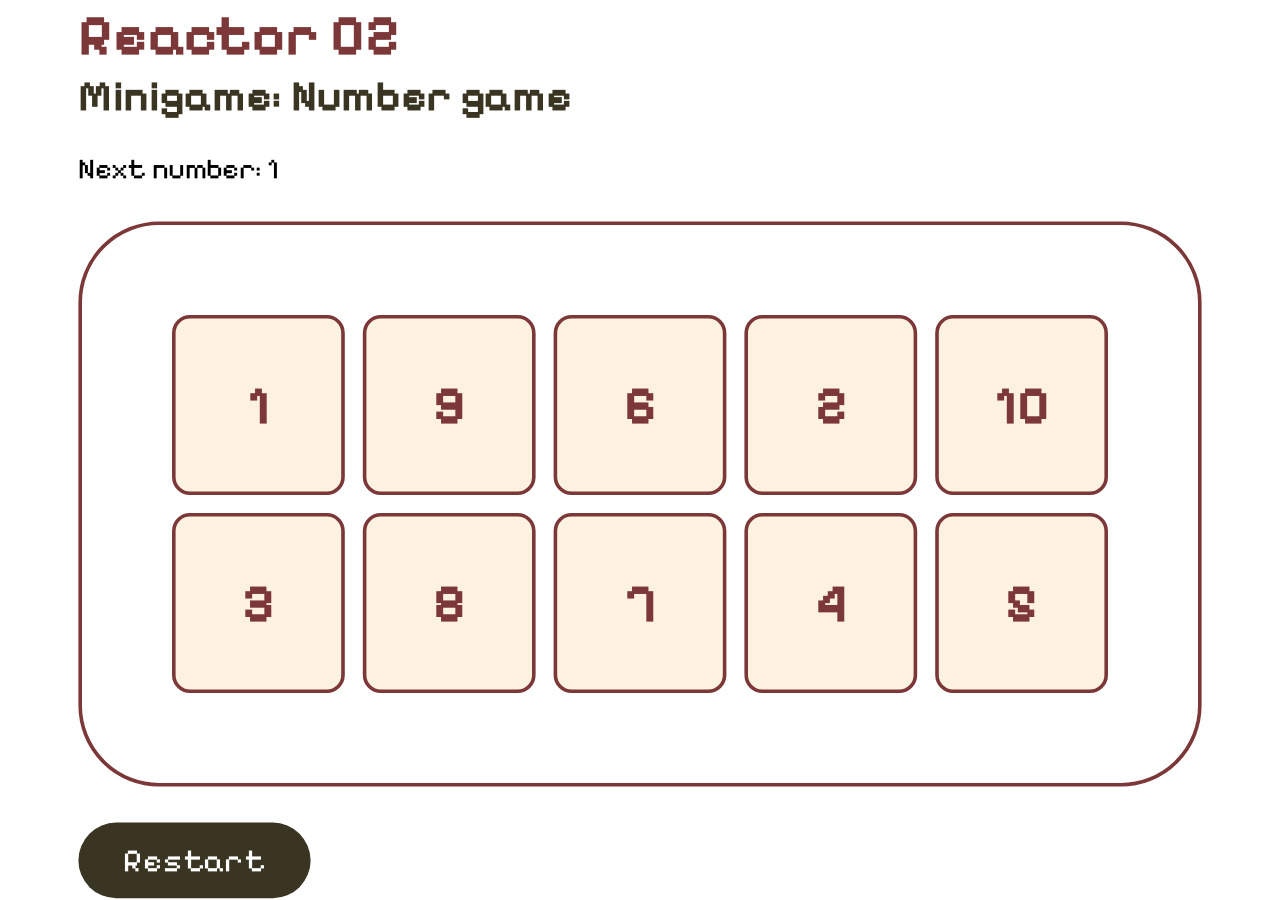
==== minigame_reactor2/index.html @ db19a6c4 "ADDED_minigame_reactor02" ====
<!doctype html>
<html lang="en">
<head>
    <meta charset="UTF-8">
    <meta content="width=device-width, user-scalable=no, initial-scale=1.0, maximum-scale=1.0, minimum-scale=1.0"
          name="viewport">
    <meta content="ie=edge" http-equiv="X-UA-Compatible">
    <link href="style.css" rel="stylesheet">
    <link href="https://fonts.googleapis.com" rel="preconnect">
    <link crossorigin href="https://fonts.gstatic.com" rel="preconnect">
    <link href="https://fonts.googleapis.com/css2?family=Pixelify+Sans:wght@400..700&display=swap" rel="stylesheet">
    <script defer src="game.js" type="text/javascript"></script>

    <title>Minigame</title>
</head>
<body>

<div class="game-container">
    <h1>Reactor 02</h1>
    <h2>Minigame: Number game</h2>
    <p>Next number: <span id="nextNumber">1</span></p>

    <div id="gameBoard"></div>
    <button id="restartButton">Restart</button>
</div>

</body>
</html>
---- minigame_reactor2/style.css ----
body {
    margin: 0;
    display: flex;
    justify-content: center;
    align-items: center;
    min-height: 100vh;
    font-family: 'Pixelify Sans', system-ui, -apple-system, 'Segoe UI', Roboto, 'Helvetica Neue', Arial, sans-serif;
}

h1 {
    text-align: left;
    color: #7c3838;
    margin: 0;
}

h2{
    text-align: left;
    color: #3a3522;
    margin: 0;
}

.game-container{
    text-align: left;
    transform: scale(1.8);
}

#gameBoard {
    width: 520px;
    display: grid;
    grid-template-columns: repeat(5, 1fr);
    gap: 10px;
    margin: 20px auto;
    border: 2px solid #7c3838;
    border-radius: 45px;
    padding: 50px;
}

.number {
    height: 100px;
    background-color: rgba(253, 237, 212, 0.75);
    border: 2px solid #7c3838;
    border-radius: 10px;
    color: #7c3838;
    font-size: 30px;
    font-weight: bold;
    cursor:  pointer;
    font-family: 'Pixelify Sans', system-ui, -apple-system, 'Segoe UI', Roboto, 'Helvetica Neue', Arial, sans-serif;

}

.number.correct {
    background-color: #647859;
    color: white;
}

.number.incorrect {
    background-color: red;
    color: white;
}

#restartButton {
    padding: 10px 25px;
    font-size: 18px;
    cursor: pointer;
    border-radius: 30px;
    background-color: #3a3522;
    color: white;
    border: none;
    font-family: 'Pixelify Sans', system-ui, -apple-system, 'Segoe UI', Roboto, 'Helvetica Neue', Arial, sans-serif;
}
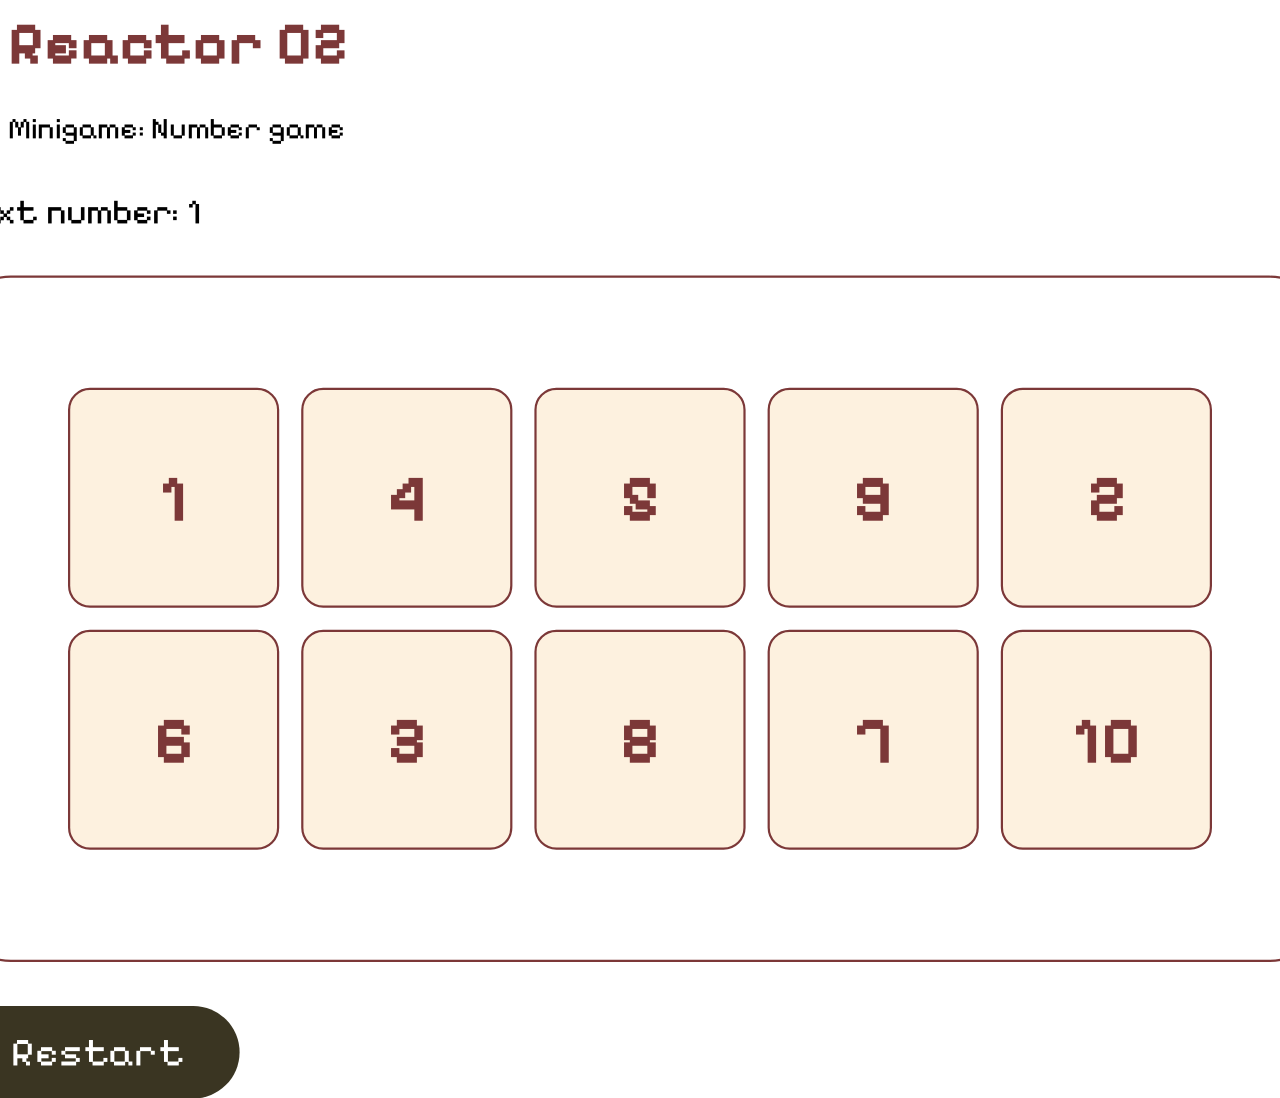
==== commit bfc2697b: "." ====
--- a/minigame_reactor2/index.html
+++ b/minigame_reactor2/index.html
@@ -13,16 +13,23 @@
 
     <title>Minigame</title>
 </head>
+
+
 <body>
+<header>
+    <h1>Reactor 02</h1>
+    <p>Minigame: Number game</p>
+</header>
 
+<main>
 <div class="game-container">
-    <h1>Reactor 02</h1>
-    <h2>Minigame: Number game</h2>
+
     <p>Next number: <span id="nextNumber">1</span></p>
 
     <div id="gameBoard"></div>
     <button id="restartButton">Restart</button>
 </div>
+</main>
 
 </body>
 </html>
--- a/minigame_reactor2/style.css
+++ b/minigame_reactor2/style.css
@@ -1,4 +1,8 @@
-body {
+body{
+    justify-self: center;
+}
+
+main {
     margin: 0;
     display: flex;
     justify-content: center;
@@ -7,21 +11,21 @@
     font-family: 'Pixelify Sans', system-ui, -apple-system, 'Segoe UI', Roboto, 'Helvetica Neue', Arial, sans-serif;
 }
 
+header {
+    font-size: 30px;
+    font-family: 'Pixelify Sans', system-ui, -apple-system, 'Segoe UI', Roboto, 'Helvetica Neue', Arial, sans-serif;
+    justify-content: space-between;
+}
+
 h1 {
-    text-align: left;
     color: #7c3838;
     margin: 0;
 }
 
-h2{
-    text-align: left;
-    color: #3a3522;
-    margin: 0;
-}
 
 .game-container{
     text-align: left;
-    transform: scale(1.8);
+    transform: scale(2.2);
 }
 
 #gameBoard {
@@ -30,15 +34,15 @@
     grid-template-columns: repeat(5, 1fr);
     gap: 10px;
     margin: 20px auto;
-    border: 2px solid #7c3838;
-    border-radius: 45px;
+    border: 0.5px solid #7c3838;
+    border-radius: 25px;
     padding: 50px;
 }
 
 .number {
     height: 100px;
     background-color: rgba(253, 237, 212, 0.75);
-    border: 2px solid #7c3838;
+    border: 0.5px solid #7c3838;
     border-radius: 10px;
     color: #7c3838;
     font-size: 30px;
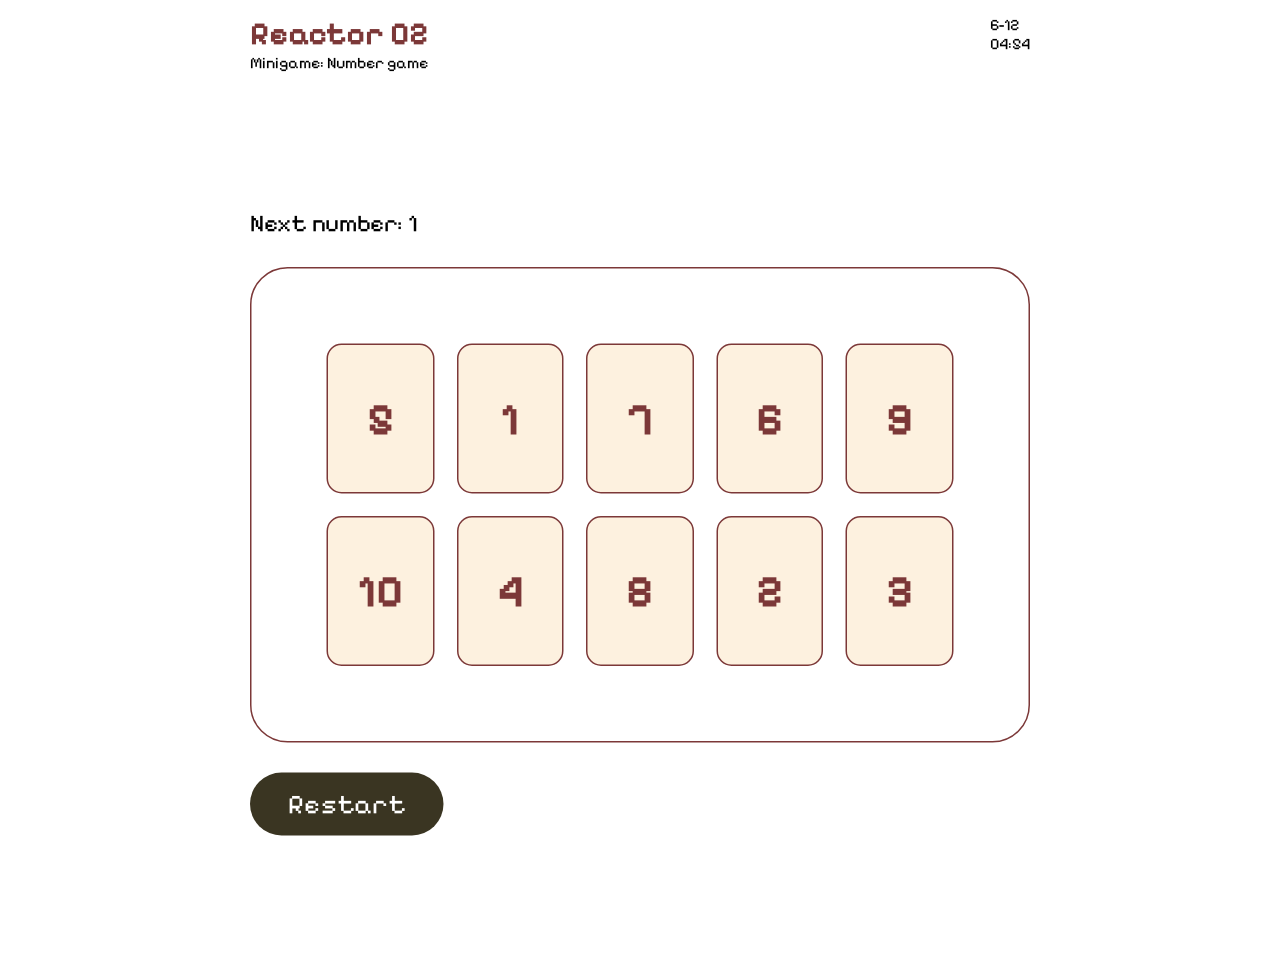
==== commit 530e06aa: "CHANGED_margin" ====
--- a/minigame_reactor2/index.html
+++ b/minigame_reactor2/index.html
@@ -17,8 +17,14 @@
 
 <body>
 <header>
-    <h1>Reactor 02</h1>
-    <p>Minigame: Number game</p>
+    <div>
+        <h1>Reactor 02</h1>
+        <p>Minigame: Number game</p>
+    </div>
+    <div id="date-time">
+        <p id="date"></p>
+        <p id="time"></p>
+    </div>
 </header>
 
 <main>
--- a/minigame_reactor2/style.css
+++ b/minigame_reactor2/style.css
@@ -1,9 +1,10 @@
-body{
-    justify-self: center;
+* {
+    box-sizing: border-box;
+    margin: 0;
+    padding: 0;
 }
 
 main {
-    margin: 0;
     display: flex;
     justify-content: center;
     align-items: center;
@@ -12,27 +13,30 @@
 }
 
 header {
-    font-size: 30px;
+    margin-right: 250px;
+    margin-left: 250px;
+    margin-top: 15px;
+    display: flex;
     font-family: 'Pixelify Sans', system-ui, -apple-system, 'Segoe UI', Roboto, 'Helvetica Neue', Arial, sans-serif;
     justify-content: space-between;
+
 }
 
 h1 {
     color: #7c3838;
-    margin: 0;
+
 }
 
 
 .game-container{
-    text-align: left;
-    transform: scale(2.2);
+    transform: scale(1.5);
 }
 
 #gameBoard {
     width: 520px;
     display: grid;
     grid-template-columns: repeat(5, 1fr);
-    gap: 10px;
+    gap: 15px;
     margin: 20px auto;
     border: 0.5px solid #7c3838;
     border-radius: 25px;
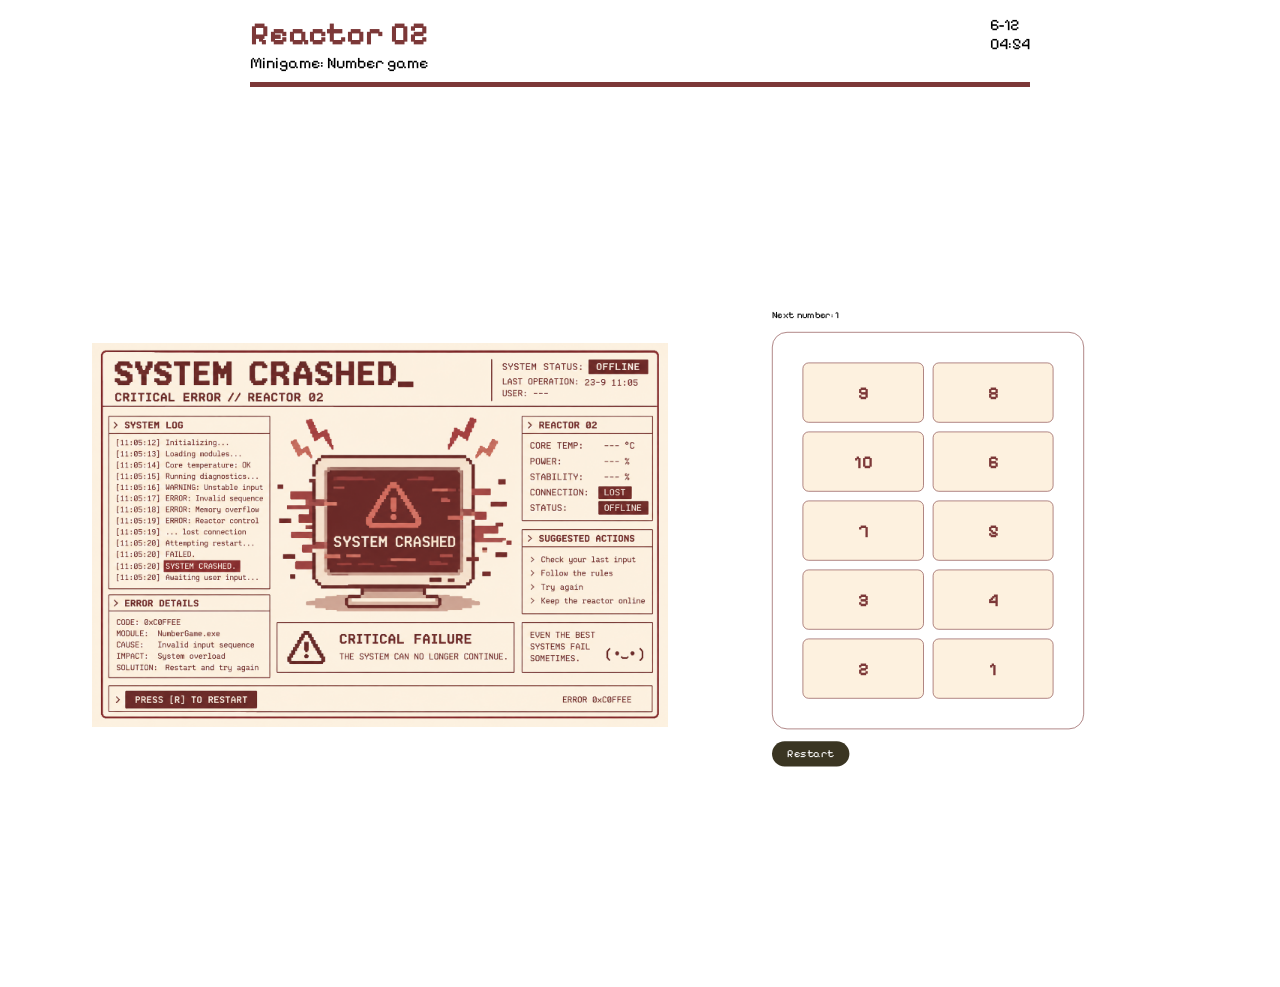
==== commit 9bf17cab: "ADDED_image" ====
--- a/minigame_reactor2/index.html
+++ b/minigame_reactor2/index.html
@@ -28,13 +28,16 @@
 </header>
 
 <main>
+    <div class="image-container">
+        <img alt="System Image" src="images/system.png">
+    </div>
 <div class="game-container">
-
     <p>Next number: <span id="nextNumber">1</span></p>
 
     <div id="gameBoard"></div>
     <button id="restartButton">Restart</button>
 </div>
+
 </main>
 
 </body>
--- a/minigame_reactor2/style.css
+++ b/minigame_reactor2/style.css
@@ -3,6 +3,7 @@
     margin: 0;
     padding: 0;
 }
+
 
 main {
     display: flex;
@@ -19,23 +20,30 @@
     display: flex;
     font-family: 'Pixelify Sans', system-ui, -apple-system, 'Segoe UI', Roboto, 'Helvetica Neue', Arial, sans-serif;
     justify-content: space-between;
+    border-bottom: 5px solid #7c3838;
+    padding-bottom: 10px;
+}
 
-}
 
 h1 {
     color: #7c3838;
 
 }
-
+.image-container {
+    width: 45%;
+}
+.image-container img {
+    width: 100% ;
+}
 
 .game-container{
-    transform: scale(1.5);
+    transform: scale(0.6);
 }
 
 #gameBoard {
     width: 520px;
     display: grid;
-    grid-template-columns: repeat(5, 1fr);
+    grid-template-columns: repeat(2, 1fr);
     gap: 15px;
     margin: 20px auto;
     border: 0.5px solid #7c3838;
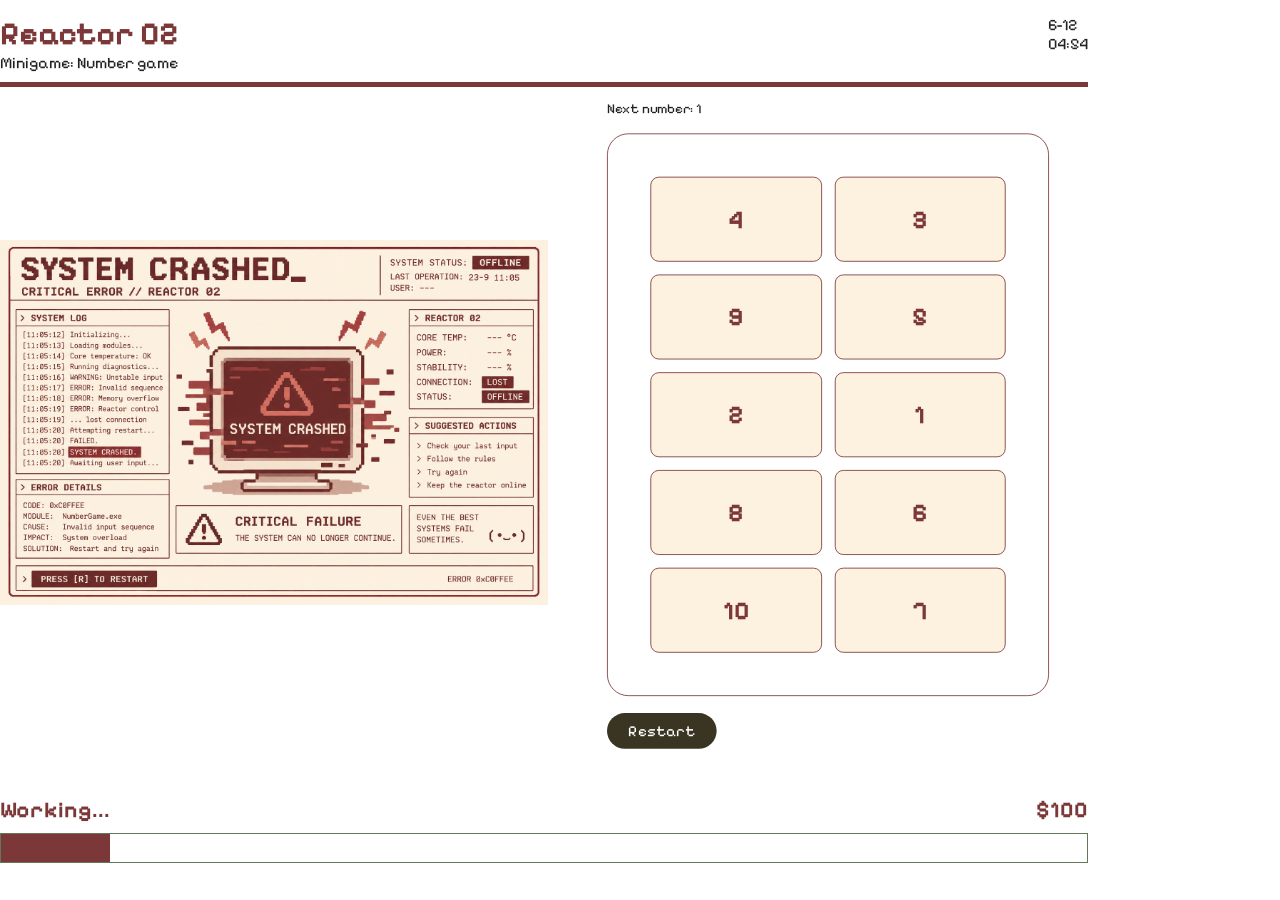
==== commit 8eac599d: "css working of the minigame 2, now it has an image to tell more of a story" ====
--- a/minigame_reactor2/index.html
+++ b/minigame_reactor2/index.html
@@ -39,6 +39,20 @@
 </div>
 
 </main>
+<footer>
+    <div id="work-info">
+        <div>
+            <p>Working...</p>
+        </div>
+        <div id="money-made">
+            <p>$100</p>
+        </div>
+    </div>
+    <div class="work-bar" role="progressbar" aria-label="work-value" aria-valuenow="10" aria-valuemin="0"
+         aria-valuemax="100">
+        <div class="work-fill" style="width: 10%"></div>
+    </div>
+</footer>
 
 </body>
 </html>
--- a/minigame_reactor2/style.css
+++ b/minigame_reactor2/style.css
@@ -4,18 +4,23 @@
     padding: 0;
 }
 
+body {
+    font-family: 'Pixelify Sans', system-ui, -apple-system, 'Segoe UI', Roboto, 'Helvetica Neue', Arial, sans-serif;
+    color: #222;
+    width: 85%;
+    justify-self: center;
+}
 
 main {
     display: flex;
+    flex-direction: row;
     justify-content: center;
+    gap: 20px;
     align-items: center;
-    min-height: 100vh;
-    font-family: 'Pixelify Sans', system-ui, -apple-system, 'Segoe UI', Roboto, 'Helvetica Neue', Arial, sans-serif;
+    height: 75vh;
 }
 
 header {
-    margin-right: 250px;
-    margin-left: 250px;
     margin-top: 15px;
     display: flex;
     font-family: 'Pixelify Sans', system-ui, -apple-system, 'Segoe UI', Roboto, 'Helvetica Neue', Arial, sans-serif;
@@ -30,14 +35,14 @@
 
 }
 .image-container {
-    width: 45%;
+    width: 53%;
 }
 .image-container img {
     width: 100% ;
 }
 
 .game-container{
-    transform: scale(0.6);
+    transform: scale(0.85);
 }
 
 #gameBoard {
@@ -48,7 +53,7 @@
     margin: 20px auto;
     border: 0.5px solid #7c3838;
     border-radius: 25px;
-    padding: 50px;
+    padding: 50px
 }
 
 .number {
@@ -83,4 +88,36 @@
     color: white;
     border: none;
     font-family: 'Pixelify Sans', system-ui, -apple-system, 'Segoe UI', Roboto, 'Helvetica Neue', Arial, sans-serif;
+}
+
+footer {
+    height: 15vh;
+    display: flex;
+    flex-direction: column;
+    justify-content: center;
+    align-items: center;
+    gap: 10px;
+    font-size: 1.4rem;
+    font-weight: bold;
+    color: #7c3838;
+}
+
+#work-info {
+    display: flex;
+    flex-direction: row;
+    justify-content: space-between;
+    width: 100%;
+}
+
+.work-bar {
+    width: 100%;
+    height: 30px;
+    background: #fff;
+    border: 1px solid #647859;
+    overflow: hidden;
+}
+
+.work-fill {
+    height: 100%;
+    background: #7c3838;
 }
